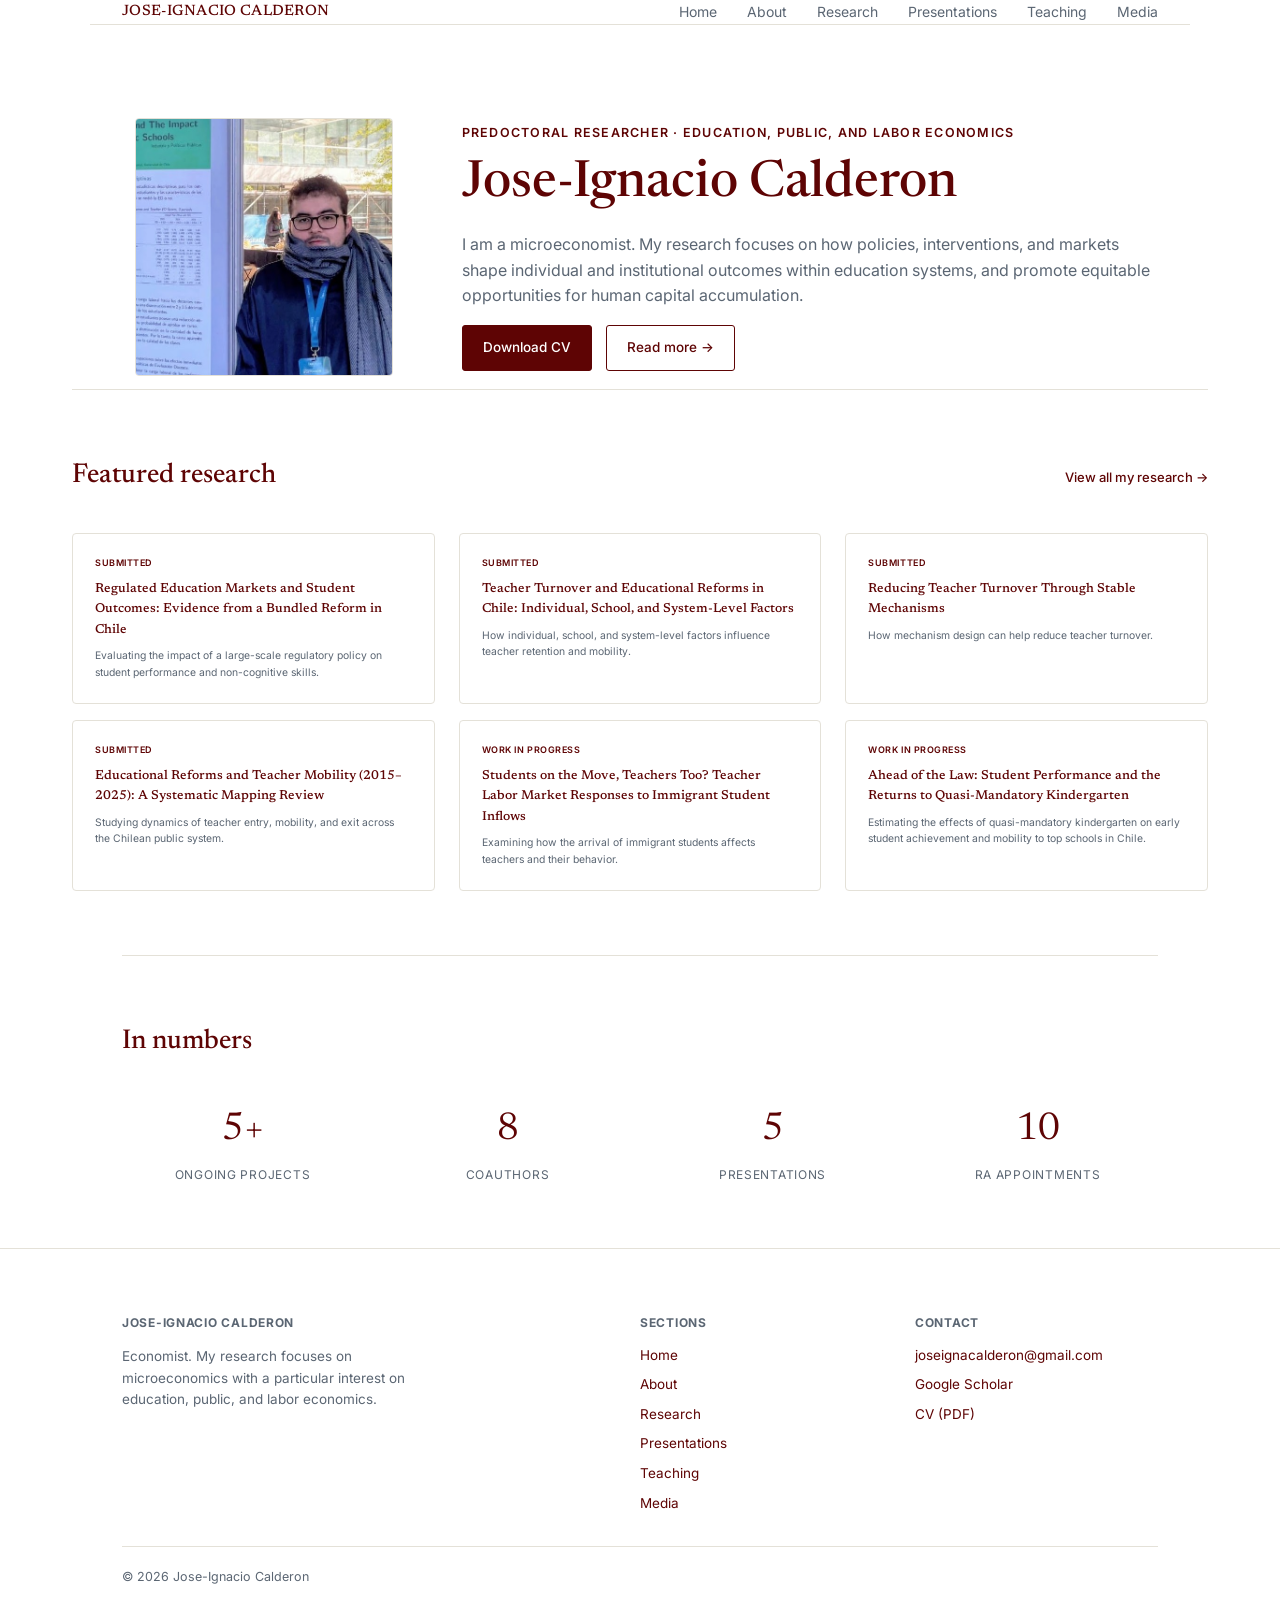
==== index.html @ 900f2615 "added the media subpage" ====
<!DOCTYPE html>
<html lang="en">
<head>
<meta charset="UTF-8">
<meta name="viewport" content="width=device-width, initial-scale=1">
<title>Jose-Ignacio Calderon</title>
<link rel="preconnect" href="https://fonts.googleapis.com">
<link href="https://fonts.googleapis.com/css2?family=Newsreader:ital,opsz,wght@0,6..72,400;0,6..72,500;0,6..72,600;1,6..72,400&family=Inter:wght@400;500;600&display=swap" rel="stylesheet">
<link rel="icon" type="image/png" href="assets/uchile.png">
<link rel="stylesheet" href="styles.css?v=1">
</head>
<body>
 
<header class="wrap">
  <div class="brand">JOSE-IGNACIO CALDERON</div>
  <nav>
    <a href="index.html">Home</a>
    <a href="about.html">About</a>
    <a href="research.html">Research</a>
    <a href="presentations.html">Presentations</a>
    <a href="teaching.html">Teaching</a>
    <a href="media.html">Media</a>
  </nav>
</header>
 
<div class="wrap">
  <section class="hero" style="border-top:none; padding-bottom:0;">
    <div class="portrait">
      <img src="assets/front_image.jpg" alt="Jose-Ignacio Calderon">
    </div>
    <div>
      <div class="eyebrow">Predoctoral Researcher · Education, Public, and Labor Economics</div>
      <h1>Jose-Ignacio Calderon</h1>
      <p style="color:var(--ink-soft);">
        I am a microeconomist. My research focuses on how policies, interventions, 
        and markets shape individual and institutional outcomes within education systems, 
        and promote equitable opportunities for human capital accumulation.
      </p>
      <div class="cta-row">
        <a class="btn solid" href="https://www.dropbox.com/scl/fi/8gcd1ia27gvtngcjf6j5j/CurriculumVitae_JICalderon.pdf?rlkey=m1ingiaoov976cdleeq0jbehe&st=hp75700h&dl=0">Download CV</a>
        <a class="btn ghost" href="about.html">Read more →</a>
      </div>
    </div>
  </section>
</div>
 
<div class="wrap-wide">
  <section id="projects">
    <div class="section-head">
      <h2>Featured research</h2>
      <a href="research.html">View all my research →</a>
    </div>
    <div class="project-grid">
      <a class="project-card" href="#">
        <div class="project-tag">Submitted</div>
        <h3 style="font-size:0.8rem;">Regulated Education Markets and Student Outcomes: Evidence from a Bundled Reform in Chile</h3>
        <p style="font-size:0.65rem;">Evaluating the impact of a large-scale regulatory policy on student performance and non-cognitive skills.</p>
      </a>
      <a class="project-card" href="#">
        <div class="project-tag">Submitted</div>
        <h3 style="font-size:0.8rem;">Teacher Turnover and Educational Reforms in Chile: Individual, School, and System-Level Factors</h3>
        <p style="font-size:0.65rem;">How individual, school, and system-level factors influence teacher retention and mobility.</p>
      </a>
      <a class="project-card" href="#">
        <div class="project-tag">Submitted</div>
        <h3 style="font-size:0.8rem;">Reducing Teacher Turnover Through Stable Mechanisms</h3>
        <p style="font-size:0.65rem;">How mechanism design can help reduce teacher turnover.</p>
      </a>
    </div>
    <p></p>
    <div class="project-grid">
      <a class="project-card" href="#">
        <div class="project-tag">Submitted</div>
        <h3 style="font-size:0.8rem;">Educational Reforms and Teacher Mobility (2015–2025): A Systematic Mapping Review</h3>
        <p style="font-size:0.65rem;">Studying dynamics of teacher entry, mobility, and exit across the Chilean public system.</p>
      </a>
      <a class="project-card" href="#">
        <div class="project-tag">Work in Progress</div>
        <h3 style="font-size:0.8rem;">Students on the Move, Teachers Too? Teacher Labor Market Responses to Immigrant Student Inflows</h3>
        <p style="font-size:0.65rem;">Examining how the arrival of immigrant students affects teachers and their behavior.</p>
      </a>
      <a class="project-card" href="#">
        <div class="project-tag">Work in Progress</div>
        <h3 style="font-size:0.8rem;">Ahead of the Law: Student Performance and the Returns to Quasi-Mandatory Kindergarten</h3>
        <p style="font-size:0.65rem;">Estimating the effects of quasi-mandatory kindergarten on early student achievement and mobility to top schools in Chile.</p>
      </a>
    </div>
  </section>
</div>
 
<div class="wrap">
  <section>
    <div class="section-head"><h2>In numbers</h2></div>
    <div class="stats">
      <div><div class="stat-num">5+</div><div class="stat-label">Ongoing Projects</div></div>
      <div><div class="stat-num">8</div><div class="stat-label">Coauthors</div></div>
      <div><div class="stat-num">5</div><div class="stat-label">Presentations</div></div>
      <div><div class="stat-num">10</div><div class="stat-label">RA appointments</div></div>
    </div>
  </section>
</div>
 
<footer>
  <div class="wrap">
    <div class="footer-grid">
      <div>
        <h4>Jose-Ignacio Calderon</h4>
        <p style="font-size:13.5px; color:var(--ink-soft); max-width:36ch;">
          Economist. My research focuses on microeconomics with a particular interest on education, public, and labor economics.
        </p>
      </div>
      <div>
        <h4>Sections</h4>
        <ul>
          <li><a href="index.html">Home</a></li>
          <li><a href="about.html">About</a></li>
          <li><a href="research.html">Research</a></li>
          <li><a href="presentations.html">Presentations</a></li>
          <li><a href="teaching.html">Teaching</a></li>
          <li><a href="media.html">Media</a></li>
        </ul>
      </div>
      <div>
        <h4>Contact</h4>
        <ul>
          <li><a href="mailto:joseignacalderon@gmail.com">joseignacalderon@gmail.com</a></li>
          <li><a href="#">Google Scholar</a></li>
          <li><a href="#">CV (PDF)</a></li>
        </ul>
      </div>
    </div>
    <div class="footer-bottom">© 2026 Jose-Ignacio Calderon</div>
  </div>
</footer>
 
</body>
</html>
---- styles.css ----
:root{
  --bg:#ffffff;
  --ink:#5e0404;
  --ink-soft:#5B6673;
  --line:#E4E1D8;
  --accent:#5e0404;
  --panel:#F6F5F1;
}
*{box-sizing:border-box;}
html{scroll-behavior:smooth;}
body{
  margin:0;
  background:var(--bg);
  color:var(--ink);
  font-family:'Inter', sans-serif;
  line-height:1.6;
}
a{color:inherit;}
.wrap{max-width:1100px; margin:0 auto; padding:0 32px;}
.wrap-wide{max-width:1200px; margin:0 auto; padding:0 32px;}

header{
  display:flex; justify-content:space-between; align-items:center;
  padding:22px 0; border-bottom:1px solid var(--line);
}
.brand{font-family:'Newsreader', serif; font-weight:500; font-size:15px; letter-spacing:0.02em; text-decoration:none;}
nav{display:flex; gap:30px; font-size:14px;}
nav a{text-decoration:none; color:var(--ink-soft); transition:color .15s;}
nav a:hover, nav a.active{color:var(--ink);}

.hero{
  display:grid; grid-template-columns:1.15fr 0.85fr; gap:56px;
  align-items:center; padding:80px 0 96px;
}
@media (max-width:860px){ .hero{grid-template-columns:1fr; padding:48px 0;} }
.eyebrow{
  font-size:12.5px; text-transform:uppercase; letter-spacing:0.1em;
  color:var(--accent); font-weight:600; margin-bottom:14px;
}
h1{
  font-family:'Newsreader', serif; font-weight:500;
  font-size:clamp(2.2rem, 4.4vw, 3.2rem); line-height:1.08; margin:0 0 20px;
}
.hero{
  display:grid; grid-template-columns:0.55fr 1.35fr; gap:56px;
  align-items:center; padding:80px 0 96px;
}
.cta-row{display:flex; gap:14px; flex-wrap:wrap;}
.btn{
  font-size:13.5px; font-weight:500; text-decoration:none;
  padding:11px 20px; border-radius:3px; border:1px solid var(--ink);
  transition:background .15s, color .15s; display:inline-block;
}
.btn.solid{background:var(--ink); color:#fff;}
.btn.solid:hover{background:var(--accent); border-color:var(--accent);}
.btn.ghost:hover{background:var(--panel);}

.portrait{
  aspect-ratio:1/1; background:var(--panel); border:1px solid var(--line);
  border-radius:4px; display:flex; align-items:center; justify-content:center;
  color:var(--ink-soft); font-size:12.5px; text-align:center; padding:20px;
  overflow:hidden; max-width:260px; margin:1em;
}
.portrait img{
  width:120%; height:120%; object-fit:cover; display:block;
}

section{padding:64px 0; border-top:1px solid var(--line);}
section.no-border{border-top:none;}
.page-head{padding:64px 0 12px;}
.page-head p{font-size:1rem; color:var(--ink-soft); max-width:60ch;}
.section-head{display:flex; justify-content:space-between; align-items:baseline; margin-bottom:36px; flex-wrap:wrap; gap:10px;}
.section-head h2{font-family:'Newsreader', serif; font-weight:500; font-size:1.7rem; margin:0;}
.section-head a{font-size:13px; color:var(--accent); text-decoration:none; font-weight:500;}
.section-head a:hover{text-decoration:underline;}

.presen-list{display:grid; grid-template-columns:1fr 1fr; gap:0 40px;}
@media (max-width:700px){ .presen-list{grid-template-columns:1fr;} }
.presen{
  display:grid; grid-template-columns:1fr auto; gap:6px 20px;
  padding:20px 0; border-bottom:1px solid var(--line);
}
.presen:nth-child(-n+2){padding-top:0;}
.presen-title{font-size:.75rem; font-weight:500;}
.presen-meta{font-size:10px; color:var(--ink-soft);}
.presen-year{
  font-size:10px; color:var(--accent); font-weight:600;
  white-space:nowrap; align-self:start;
}

.project-grid{display:grid; grid-template-columns:repeat(3, 1fr); gap:24px;}
@media (max-width:860px){ .project-grid{grid-template-columns:1fr 1fr;} }
@media (max-width:560px){ .project-grid{grid-template-columns:1fr;} }
.project-card{
  border:1px solid var(--line); border-radius:4px; padding:22px;
  display:flex; flex-direction:column; gap:8px; transition:border-color .15s, transform .15s;
  text-decoration:none; color:inherit;
}
.project-card:hover{border-color:var(--accent); transform:translateY(-2px);}
.project-tag{font-size:9px; text-transform:uppercase; letter-spacing:0.06em; color:var(--accent); font-weight:600;}
.project-card h3{font-family:'Newsreader', serif; font-weight:500; font-size:1.1rem; margin:0;}
.project-card p{font-size:13px; color:var(--ink-soft); margin:0;}

.stats{display:grid; grid-template-columns:repeat(4, 1fr); gap:24px; text-align:center;}
@media (max-width:700px){ .stats{grid-template-columns:1fr 1fr;} }
.stat-num{font-family:'Newsreader', serif; font-size:2.4rem; color:var(--accent);}
.stat-label{font-size:12px; text-transform:uppercase; letter-spacing:0.06em; color:var(--ink-soft); margin-top:4px;}

.about-text{max-width:auto; font-size:1rem; color:var(--ink-soft);}
.about-text p{margin-bottom:16px;}

.note{font-size:12px; color:var(--ink-soft); margin-top:20px;}

footer{border-top:1px solid var(--line); padding:48px 0 60px;}
.footer-grid{display:grid; grid-template-columns:2fr 1fr 1fr; gap:32px; margin-bottom:32px;}
@media (max-width:700px){ .footer-grid{grid-template-columns:1fr;} }
footer h4{font-size:12px; text-transform:uppercase; letter-spacing:0.06em; color:var(--ink-soft); margin-bottom:12px;}
footer ul{list-style:none; padding:0; margin:0; display:flex; flex-direction:column; gap:8px; font-size:13.5px;}
footer ul a{text-decoration:none; color:var(--ink);}
footer ul a:hover{color:var(--accent);}
.footer-bottom{font-size:12.5px; color:var(--ink-soft); border-top:1px solid var(--line); padding-top:20px;}
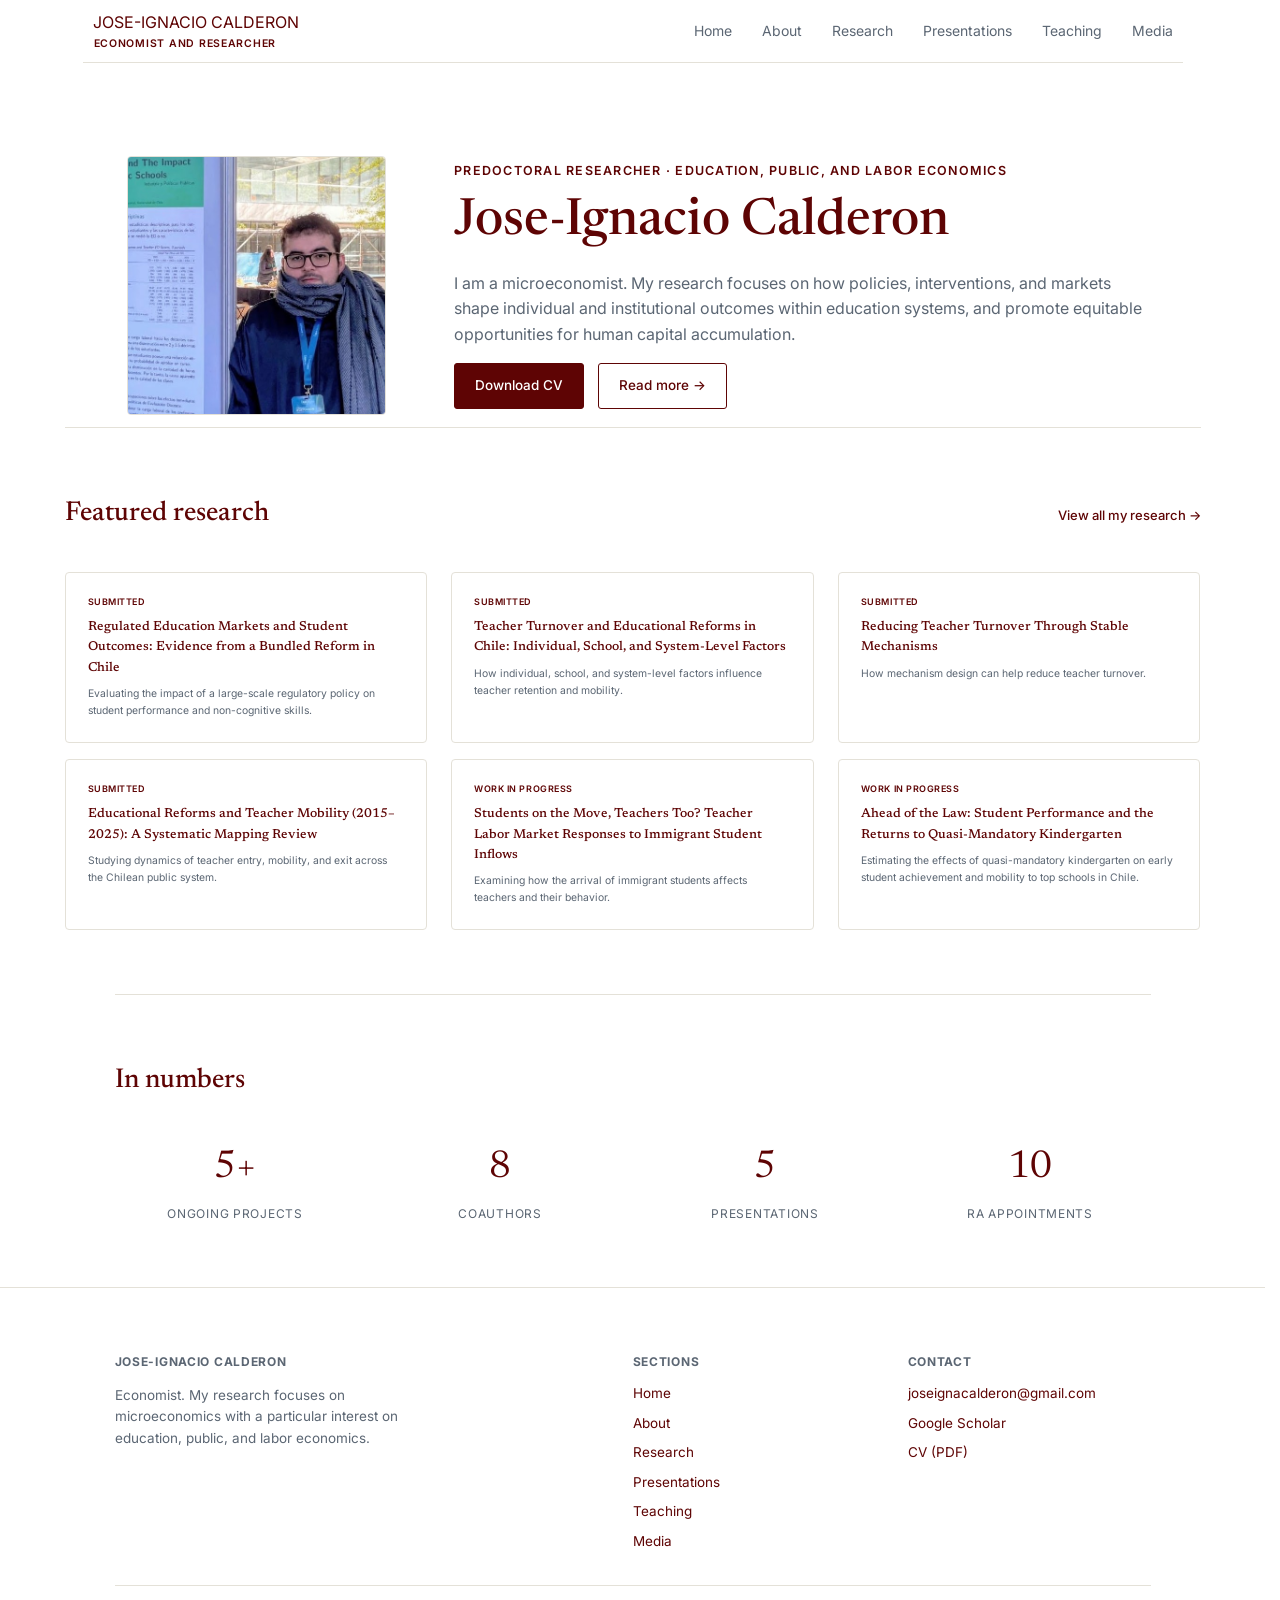
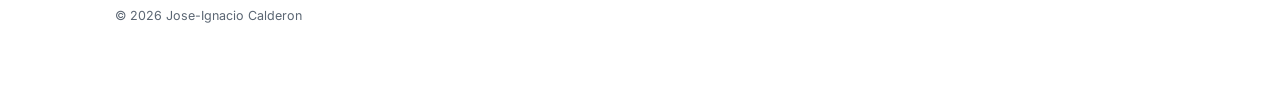
==== commit a8c9a387: "changes to nav bar and media alignment" ====
--- a/index.html
+++ b/index.html
@@ -11,8 +11,11 @@
 </head>
 <body>
  
-<header class="wrap">
-  <div class="brand">JOSE-IGNACIO CALDERON</div>
+<header class="wrap" style="padding: 10px;">
+  <div class="brand-wrap">
+    <div class="brand-name">JOSE-IGNACIO CALDERON</div>
+    <div class="brand-subtitle" style="padding-left: 1px;">Economist and Researcher</div>
+  </div>
   <nav>
     <a href="index.html">Home</a>
     <a href="about.html">About</a>
--- a/styles.css
+++ b/styles.css
@@ -7,7 +7,7 @@
   --panel:#F6F5F1;
 }
 *{box-sizing:border-box;}
-html{scroll-behavior:smooth;}
+html{scroll-behavior:smooth; scrollbar-gutter: stable;}
 body{
   margin:0;
   background:var(--bg);
@@ -24,6 +24,10 @@
   padding:22px 0; border-bottom:1px solid var(--line);
 }
 .brand{font-family:'Newsreader', serif; font-weight:500; font-size:15px; letter-spacing:0.02em; text-decoration:none;}
+.brand-subtitle{
+  font-family:'Inter', sans-serif; font-size:10.5px; font-weight:600;
+  text-transform:uppercase; letter-spacing:0.07em; color:var(--accent);
+}
 nav{display:flex; gap:30px; font-size:14px;}
 nav a{text-decoration:none; color:var(--ink-soft); transition:color .15s;}
 nav a:hover, nav a.active{color:var(--ink);}
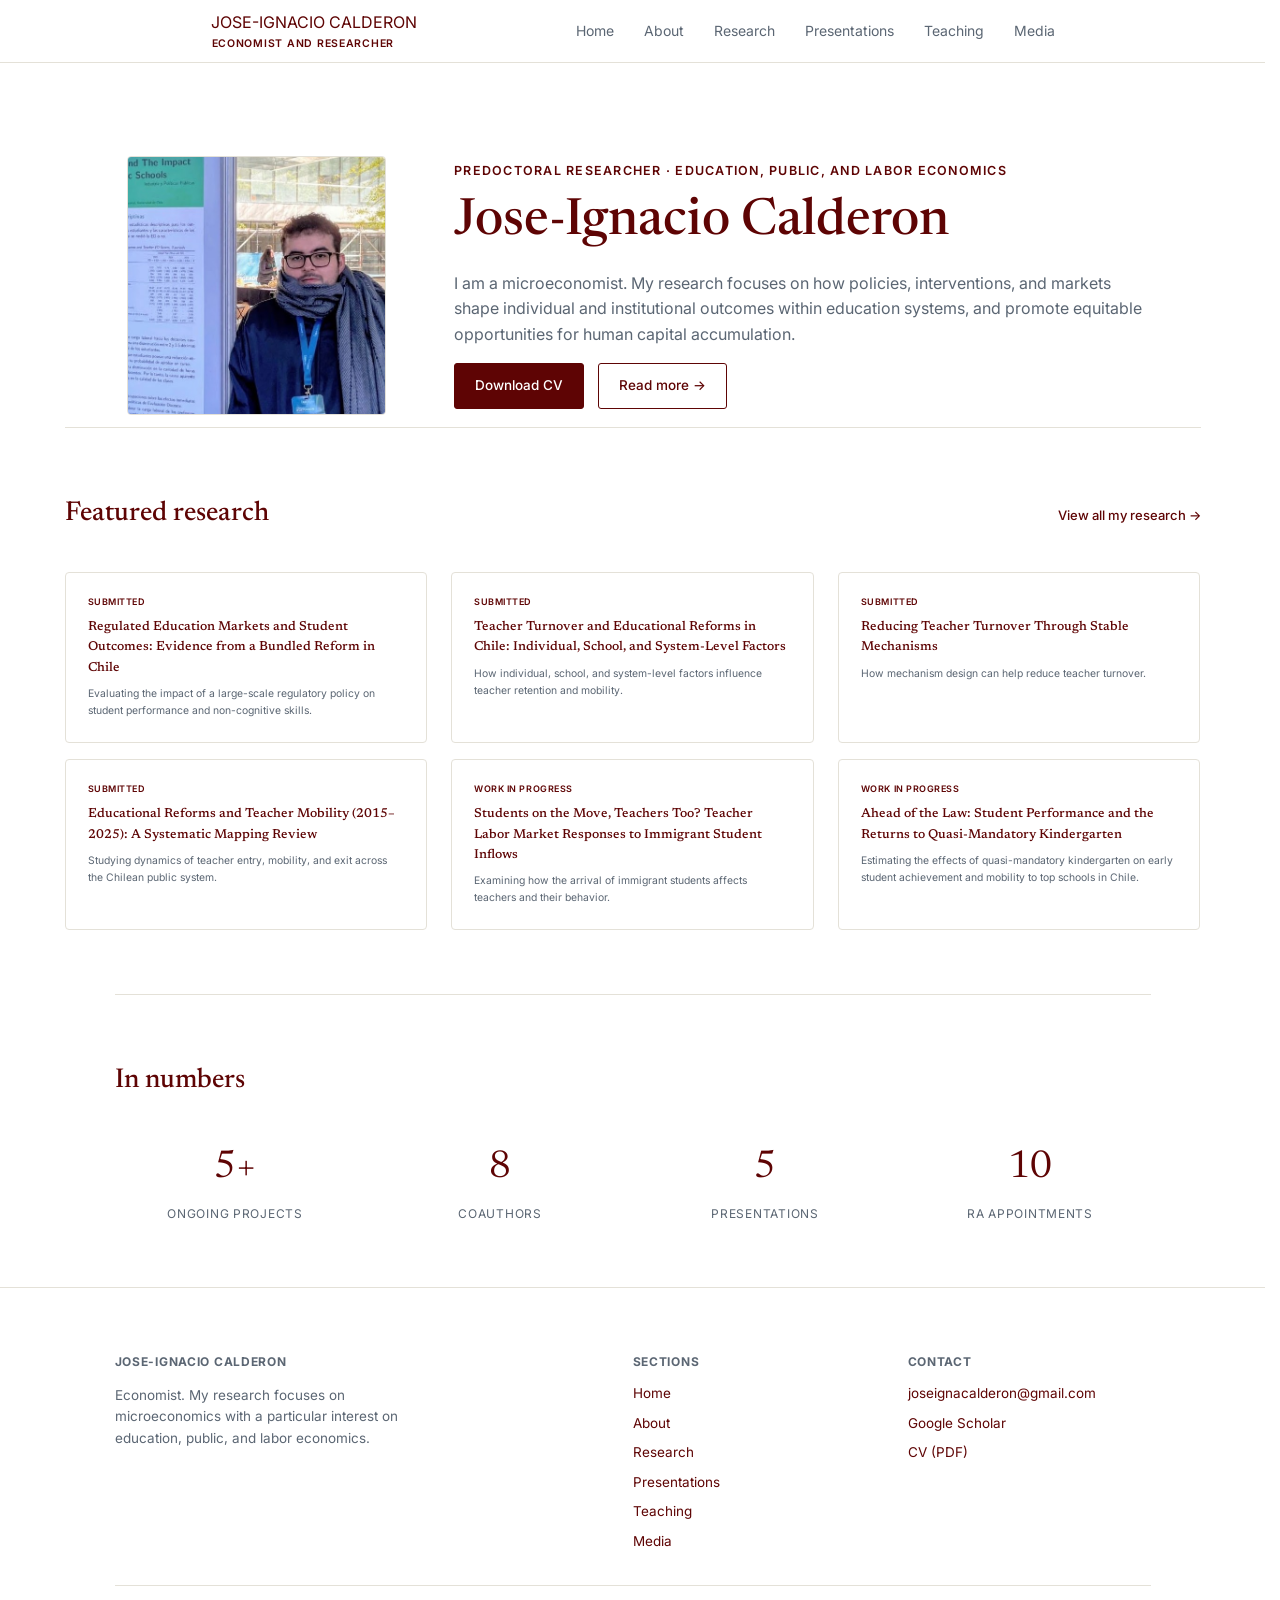
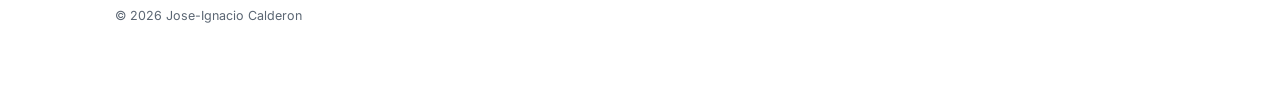
==== commit 435884b4: "nav bar fixing and adjustment" ====
--- a/index.html
+++ b/index.html
@@ -11,12 +11,12 @@
 </head>
 <body>
  
-<header class="wrap" style="padding: 10px;">
-  <div class="brand-wrap">
+<header class="wrapbar" >
+  <div class="wrap" style="padding: 10px; padding-left: 120px">
     <div class="brand-name">JOSE-IGNACIO CALDERON</div>
     <div class="brand-subtitle" style="padding-left: 1px;">Economist and Researcher</div>
   </div>
-  <nav>
+  <nav class="wrap" style="padding-right: 120px;">
     <a href="index.html">Home</a>
     <a href="about.html">About</a>
     <a href="research.html">Research</a>
@@ -59,12 +59,12 @@
         <h3 style="font-size:0.8rem;">Regulated Education Markets and Student Outcomes: Evidence from a Bundled Reform in Chile</h3>
         <p style="font-size:0.65rem;">Evaluating the impact of a large-scale regulatory policy on student performance and non-cognitive skills.</p>
       </a>
-      <a class="project-card" href="#">
+      <a class="project-card" href="papers/edreforms-turnover-manyfactors.html">
         <div class="project-tag">Submitted</div>
         <h3 style="font-size:0.8rem;">Teacher Turnover and Educational Reforms in Chile: Individual, School, and System-Level Factors</h3>
         <p style="font-size:0.65rem;">How individual, school, and system-level factors influence teacher retention and mobility.</p>
       </a>
-      <a class="project-card" href="#">
+      <a class="project-card" href="papers/turnover-stable-mechanisms.html">
         <div class="project-tag">Submitted</div>
         <h3 style="font-size:0.8rem;">Reducing Teacher Turnover Through Stable Mechanisms</h3>
         <p style="font-size:0.65rem;">How mechanism design can help reduce teacher turnover.</p>
--- a/styles.css
+++ b/styles.css
@@ -17,11 +17,12 @@
 }
 a{color:inherit;}
 .wrap{max-width:1100px; margin:0 auto; padding:0 32px;}
+.wrapbar{max-width:100%; margin:0 auto; padding:0 32px;}
 .wrap-wide{max-width:1200px; margin:0 auto; padding:0 32px;}
 
 header{
   display:flex; justify-content:space-between; align-items:center;
-  padding:22px 0; border-bottom:1px solid var(--line);
+  padding:22px 0; border-bottom:1px solid var(--line); position:sticky; top:0; z-index:100; background:var(--bg);
 }
 .brand{font-family:'Newsreader', serif; font-weight:500; font-size:15px; letter-spacing:0.02em; text-decoration:none;}
 .brand-subtitle{
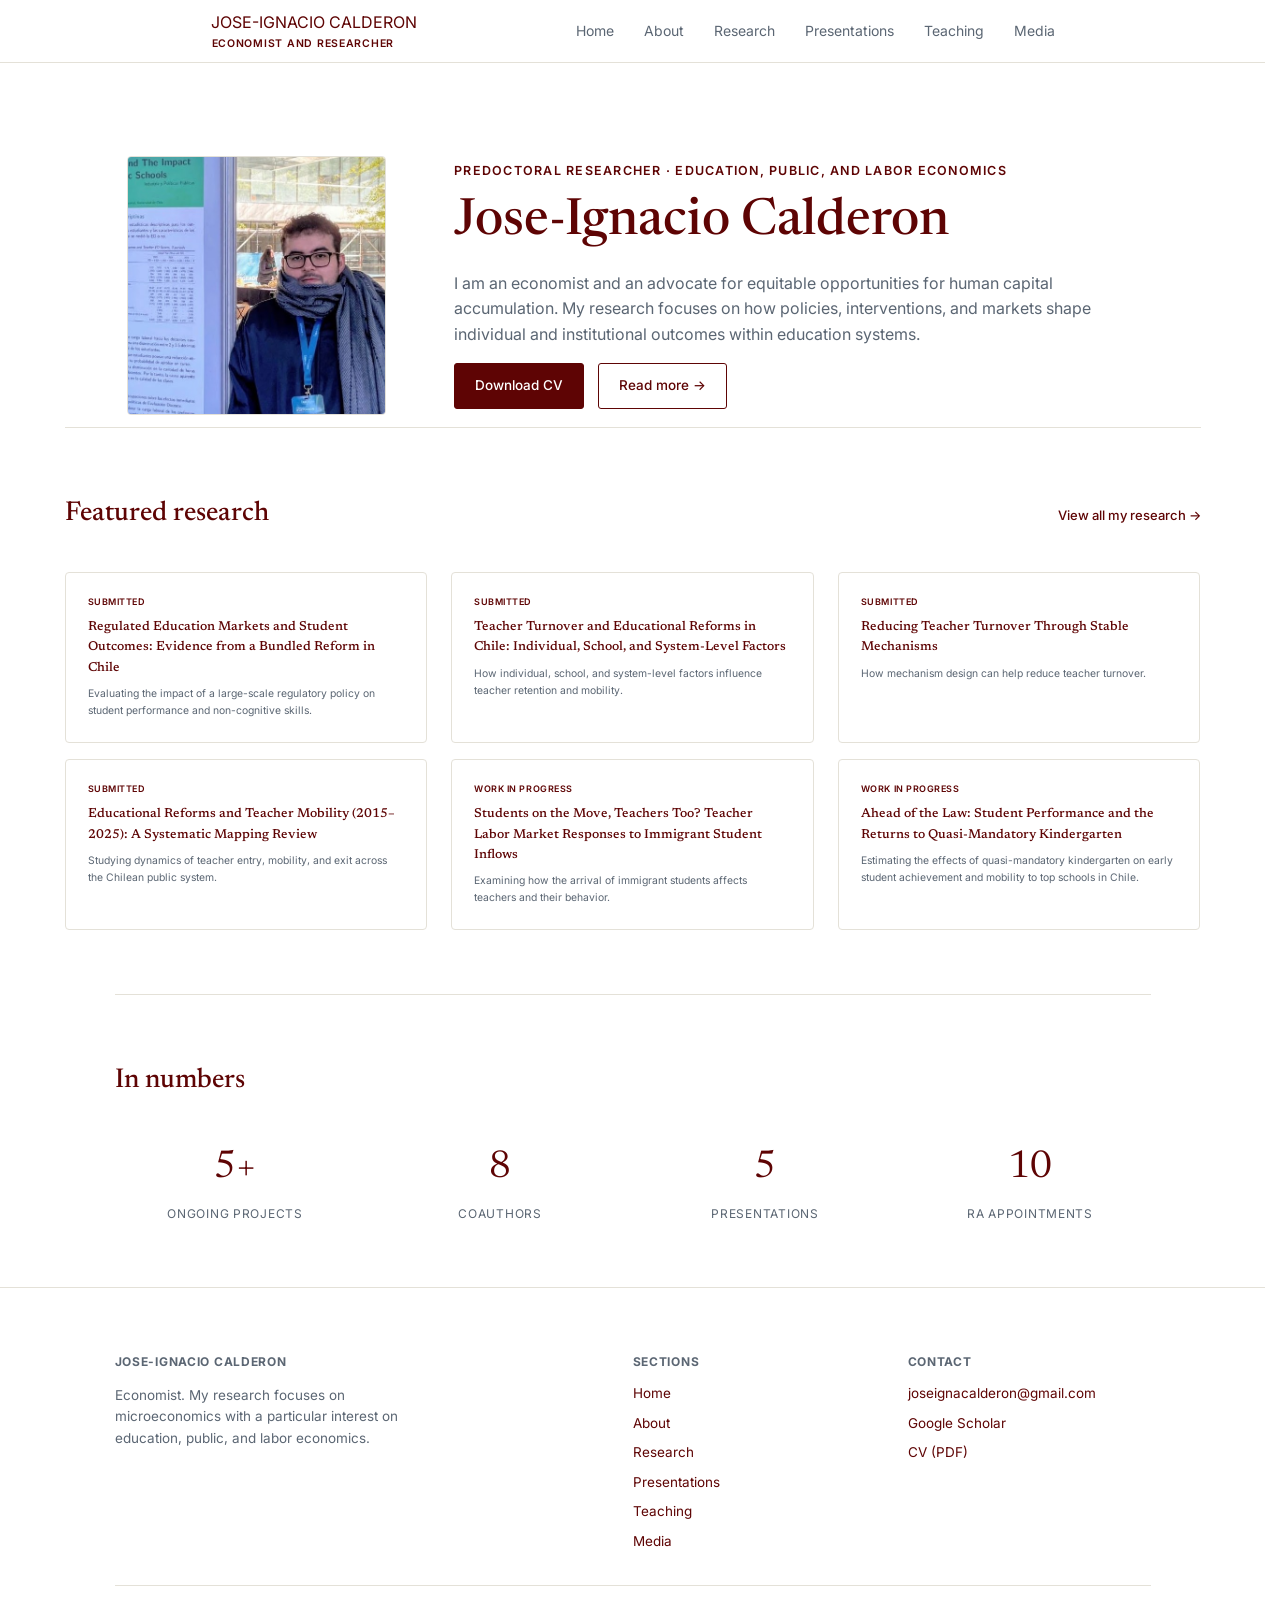
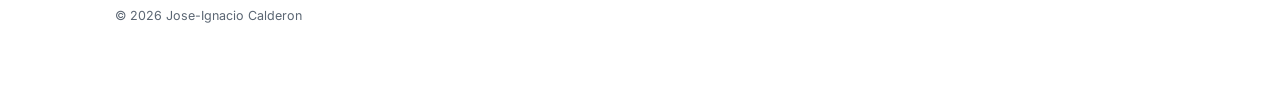
==== commit 4f264e3b: "Update index.html" ====
--- a/index.html
+++ b/index.html
@@ -35,9 +35,8 @@
       <div class="eyebrow">Predoctoral Researcher · Education, Public, and Labor Economics</div>
       <h1>Jose-Ignacio Calderon</h1>
       <p style="color:var(--ink-soft);">
-        I am a microeconomist. My research focuses on how policies, interventions, 
-        and markets shape individual and institutional outcomes within education systems, 
-        and promote equitable opportunities for human capital accumulation.
+        I am an economist and an advocate for equitable opportunities for human capital accumulation. My research focuses on how policies, interventions, 
+        and markets shape individual and institutional outcomes within education systems.
       </p>
       <div class="cta-row">
         <a class="btn solid" href="https://www.dropbox.com/scl/fi/8gcd1ia27gvtngcjf6j5j/CurriculumVitae_JICalderon.pdf?rlkey=m1ingiaoov976cdleeq0jbehe&st=hp75700h&dl=0">Download CV</a>
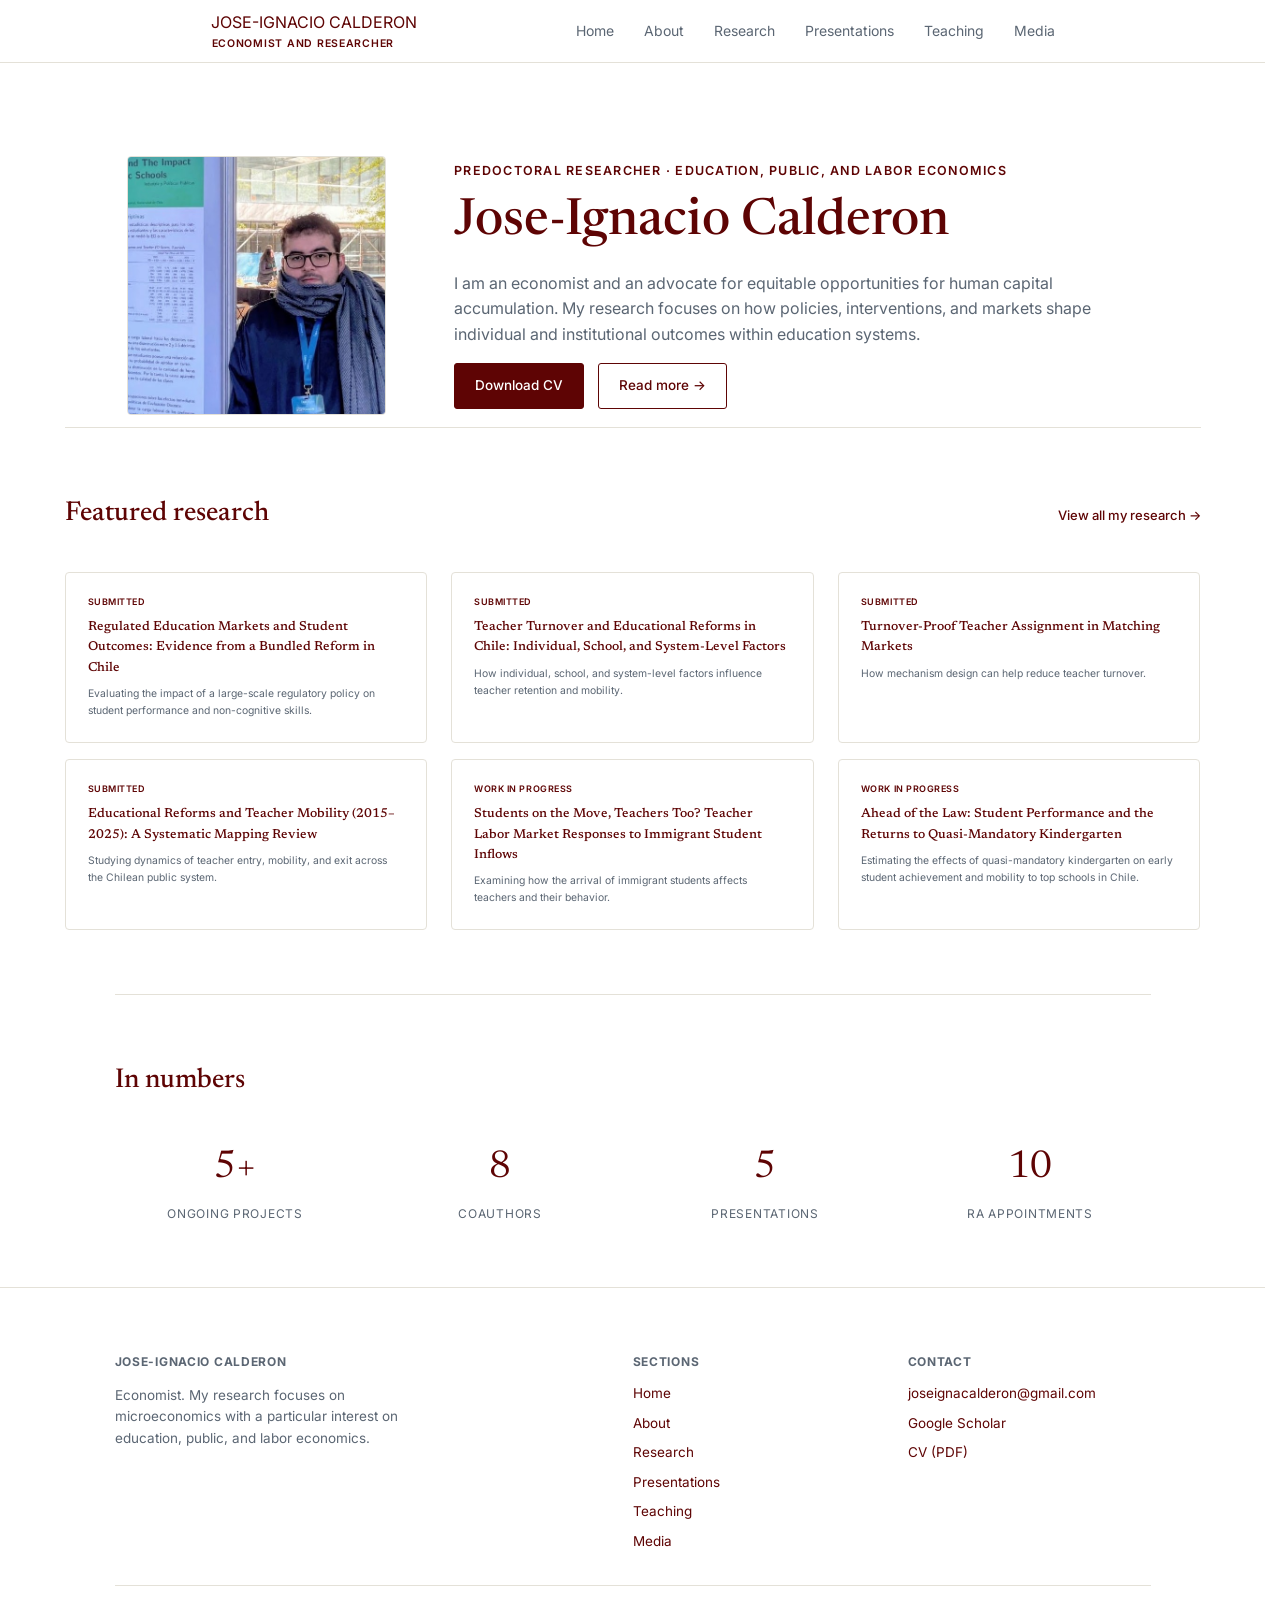
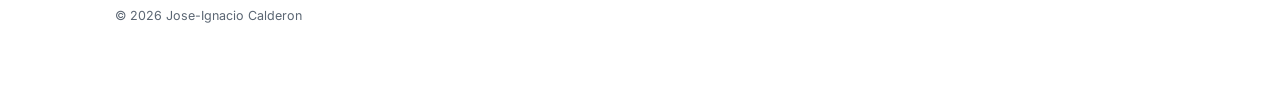
==== commit 15c43b2d: "Update index.html" ====
--- a/index.html
+++ b/index.html
@@ -65,7 +65,7 @@
       </a>
       <a class="project-card" href="papers/turnover-stable-mechanisms.html">
         <div class="project-tag">Submitted</div>
-        <h3 style="font-size:0.8rem;">Reducing Teacher Turnover Through Stable Mechanisms</h3>
+        <h3 style="font-size:0.8rem;">Turnover-Proof Teacher Assignment in Matching Markets</h3>
         <p style="font-size:0.65rem;">How mechanism design can help reduce teacher turnover.</p>
       </a>
     </div>
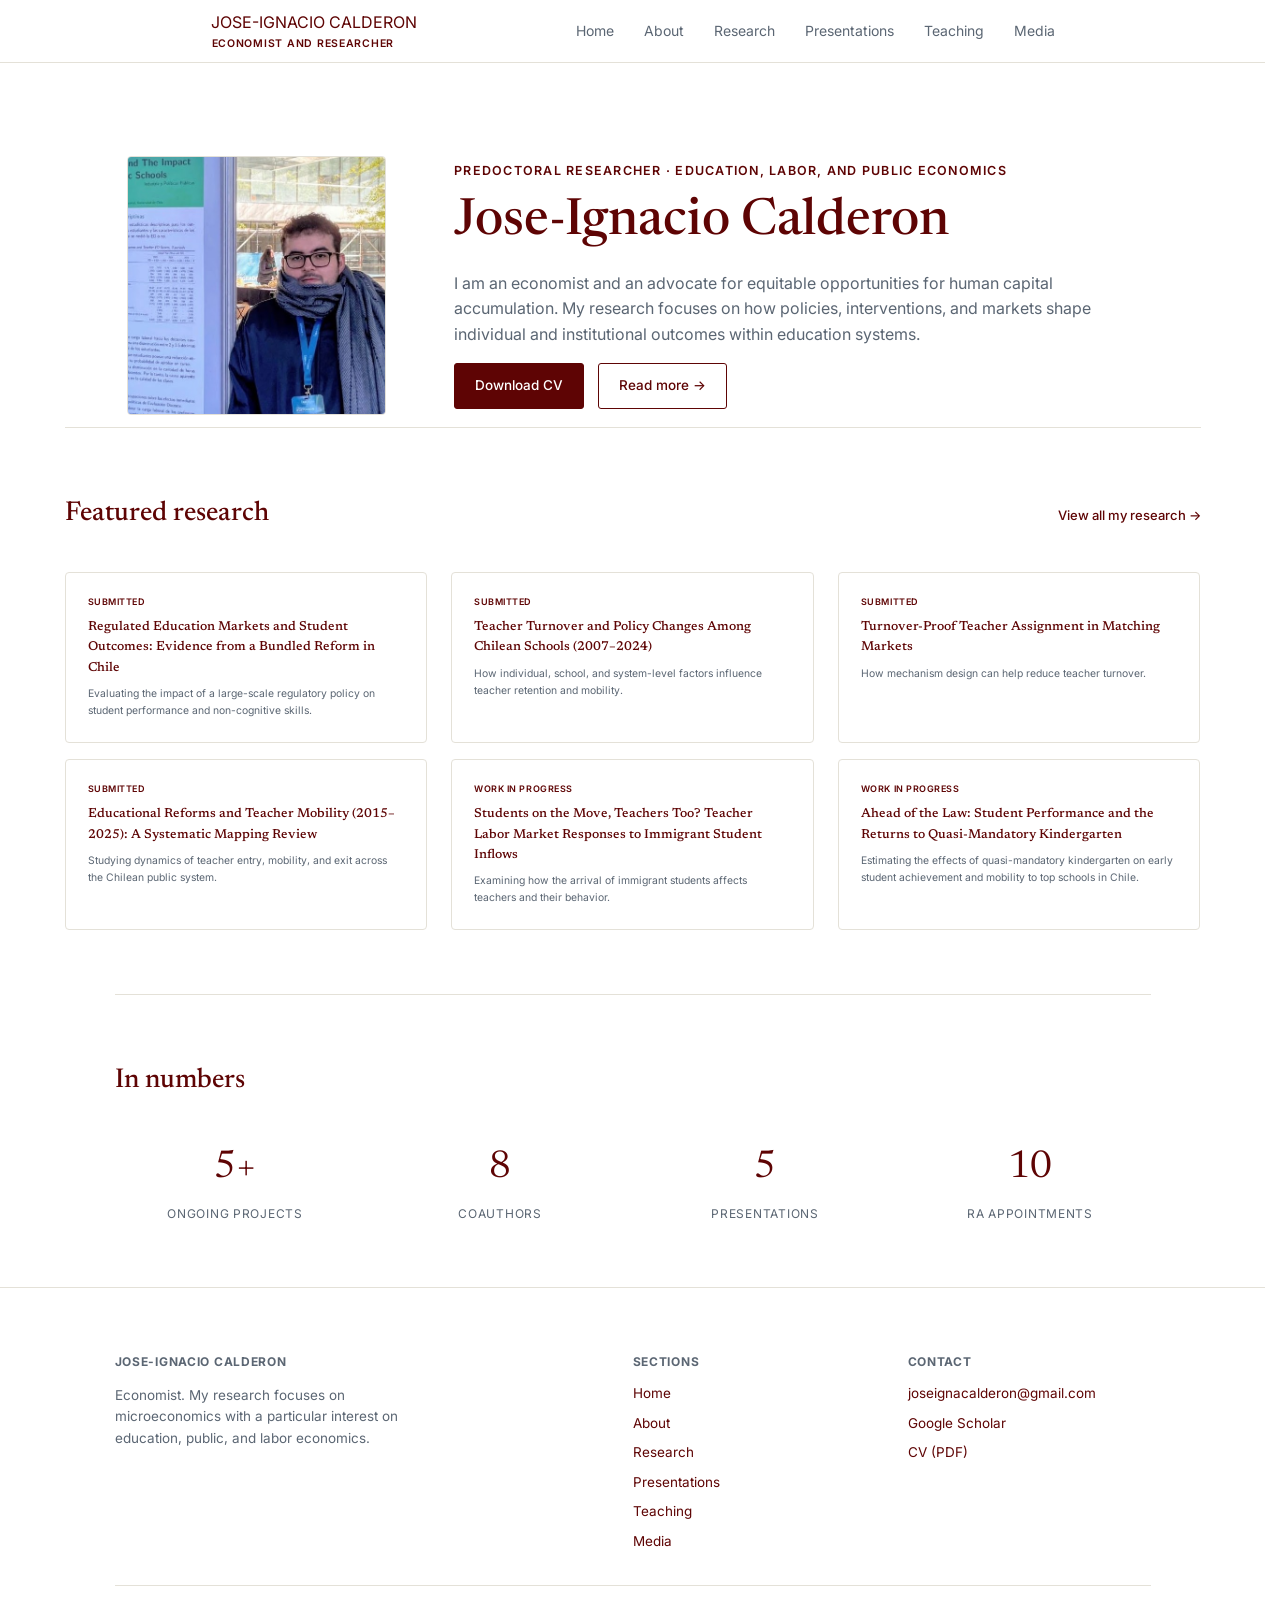
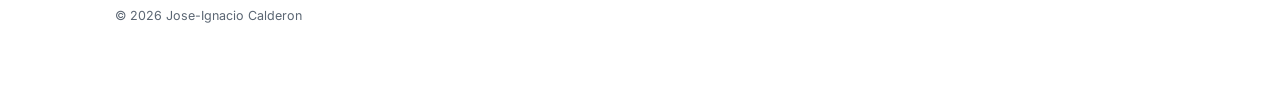
==== commit e18e7311: "Update index.html" ====
--- a/index.html
+++ b/index.html
@@ -32,7 +32,7 @@
       <img src="assets/front_image.jpg" alt="Jose-Ignacio Calderon">
     </div>
     <div>
-      <div class="eyebrow">Predoctoral Researcher · Education, Public, and Labor Economics</div>
+      <div class="eyebrow">Predoctoral Researcher · Education, Labor, and Public Economics</div>
       <h1>Jose-Ignacio Calderon</h1>
       <p style="color:var(--ink-soft);">
         I am an economist and an advocate for equitable opportunities for human capital accumulation. My research focuses on how policies, interventions, 
@@ -60,7 +60,7 @@
       </a>
       <a class="project-card" href="papers/edreforms-turnover-manyfactors.html">
         <div class="project-tag">Submitted</div>
-        <h3 style="font-size:0.8rem;">Teacher Turnover and Educational Reforms in Chile: Individual, School, and System-Level Factors</h3>
+        <h3 style="font-size:0.8rem;">Teacher Turnover and Policy Changes Among Chilean Schools (2007–2024)</h3>
         <p style="font-size:0.65rem;">How individual, school, and system-level factors influence teacher retention and mobility.</p>
       </a>
       <a class="project-card" href="papers/turnover-stable-mechanisms.html">
